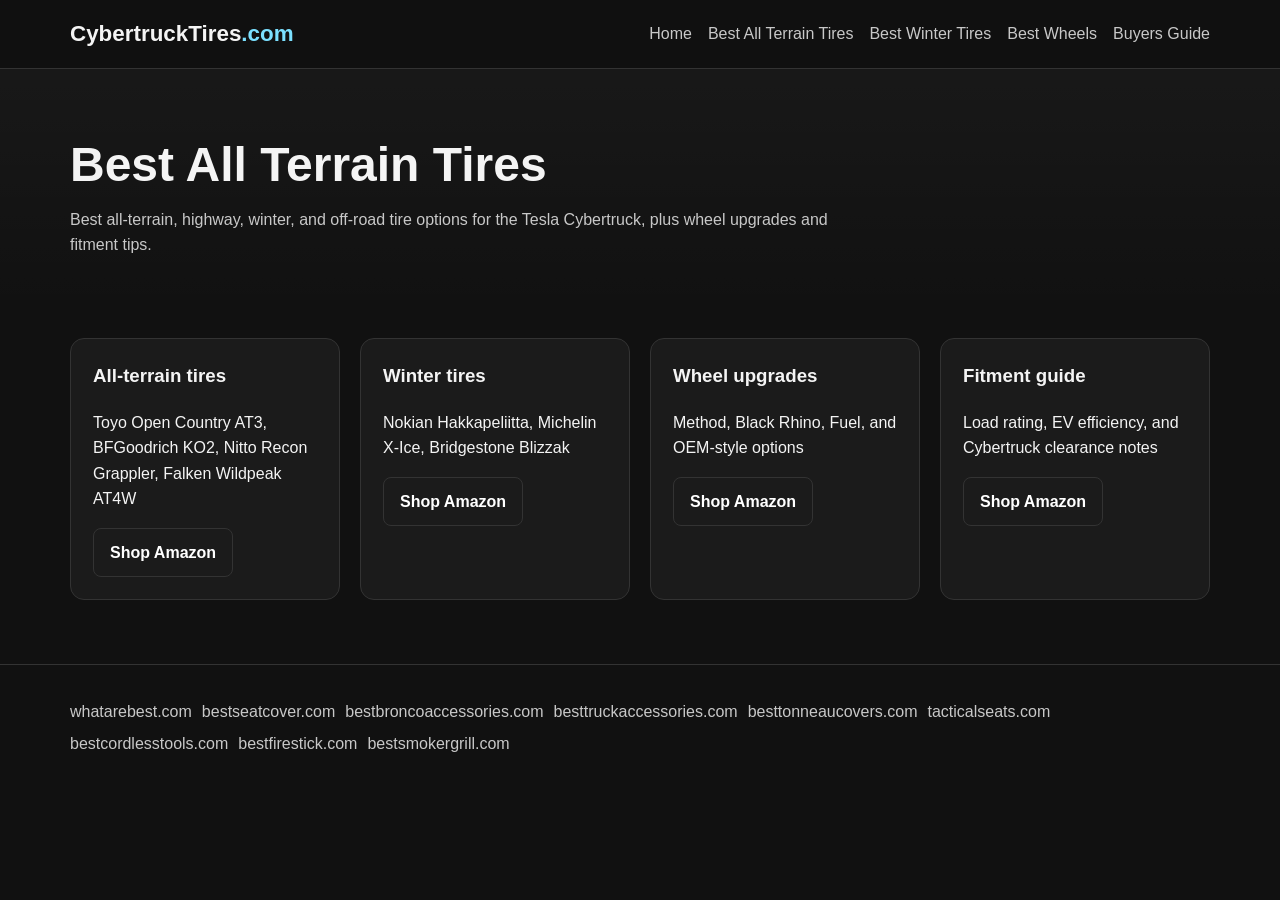
==== best-all-terrain-tires.html @ ca76f759 "Build affiliate site" ====
<!DOCTYPE html><html lang="en"><head><meta charset="UTF-8"><meta name="viewport" content="width=device-width,initial-scale=1"><title>Best All Terrain Tires | CybertruckTires.com</title><meta name="description" content="Best All Terrain Tires guide on CybertruckTires.com"><link rel="stylesheet" href="style.css"></head><body><nav><div class="container"><div class="logo">CybertruckTires<span>.com</span></div><div class="nav-links"><a href="index.html">Home</a><a href="best-all-terrain-tires.html">Best All Terrain Tires</a><a href="best-winter-tires.html">Best Winter Tires</a><a href="best-wheels.html">Best Wheels</a><a href="buyers-guide.html">Buyers Guide</a></div></div></nav><header class="hero"><div class="container"><h1>Best All Terrain Tires</h1><p>Best all-terrain, highway, winter, and off-road tire options for the Tesla Cybertruck, plus wheel upgrades and fitment tips.</p></div></header><section><div class="container"><div class="grid"><div class="card"><h3>All-terrain tires</h3><p>Toyo Open Country AT3, BFGoodrich KO2, Nitto Recon Grappler, Falken Wildpeak AT4W</p><a class="btn btn-outline" href="https://www.amazon.com/s?k=tesla+cybertruck+tires+all-terrain+tires&tag=brazenprodu01-20" target="_blank" rel="nofollow noopener">Shop Amazon</a></div><div class="card"><h3>Winter tires</h3><p>Nokian Hakkapeliitta, Michelin X-Ice, Bridgestone Blizzak</p><a class="btn btn-outline" href="https://www.amazon.com/s?k=tesla+cybertruck+tires+winter+tires&tag=brazenprodu01-20" target="_blank" rel="nofollow noopener">Shop Amazon</a></div><div class="card"><h3>Wheel upgrades</h3><p>Method, Black Rhino, Fuel, and OEM-style options</p><a class="btn btn-outline" href="https://www.amazon.com/s?k=tesla+cybertruck+tires+wheel+upgrades&tag=brazenprodu01-20" target="_blank" rel="nofollow noopener">Shop Amazon</a></div><div class="card"><h3>Fitment guide</h3><p>Load rating, EV efficiency, and Cybertruck clearance notes</p><a class="btn btn-outline" href="https://www.amazon.com/s?k=tesla+cybertruck+tires+fitment+guide&tag=brazenprodu01-20" target="_blank" rel="nofollow noopener">Shop Amazon</a></div></div></div></section><footer class="footer"><div class="container"><div class="network"><a href="https://whatarebest.com">whatarebest.com</a><a href="https://bestseatcover.com">bestseatcover.com</a><a href="https://bestbroncoaccessories.com">bestbroncoaccessories.com</a><a href="https://besttruckaccessories.com">besttruckaccessories.com</a><a href="https://besttonneaucovers.com">besttonneaucovers.com</a><a href="https://tacticalseats.com">tacticalseats.com</a><a href="https://bestcordlesstools.com">bestcordlesstools.com</a><a href="https://bestfirestick.com">bestfirestick.com</a><a href="https://bestsmokergrill.com">bestsmokergrill.com</a></div></div></footer></body></html>
---- style.css ----
:root{--bg:#111;--card:#1b1b1b;--text:#f4f4f4;--muted:#c8c8c8;--accent:#7be0ff;--border:#333}*{box-sizing:border-box}body{margin:0;font-family:Arial,sans-serif;background:var(--bg);color:var(--text);line-height:1.6}a{color:var(--accent);text-decoration:none}.container{max-width:1180px;margin:0 auto;padding:0 20px}nav{position:sticky;top:0;background:#111c;border-bottom:1px solid var(--border)}nav .container{display:flex;justify-content:space-between;align-items:center;padding:16px 20px}.logo{font-weight:800;font-size:1.4rem}.logo span{color:var(--accent)}.nav-links a{margin-left:16px;color:var(--muted)}.hero{padding:70px 0 36px;background:linear-gradient(180deg,rgba(255,255,255,.03),transparent)}.hero h1{font-size:3rem;line-height:1.08;margin:0 0 12px}.hero p{max-width:760px;color:var(--muted)}.grid{display:grid;grid-template-columns:repeat(auto-fit,minmax(260px,1fr));gap:20px}.card{background:var(--card);border:1px solid var(--border);border-radius:14px;padding:22px}.card h3{margin-top:0}.btn{display:inline-block;padding:11px 16px;border-radius:8px;font-weight:700}.btn-primary{background:var(--accent);color:#111}.btn-outline{border:1px solid var(--border);color:#fff}section{padding:28px 0}table{width:100%;border-collapse:collapse;background:var(--card);border-radius:10px;overflow:hidden}th,td{padding:12px;border-bottom:1px solid var(--border);text-align:left}th{background:#222}.footer{border-top:1px solid var(--border);margin-top:36px;padding:28px 0;color:var(--muted)}.network a{display:inline-block;margin:6px 10px 0 0;color:var(--muted)}@media(max-width:700px){.hero h1{font-size:2.2rem}nav .container{display:block}.nav-links{margin-top:10px}}
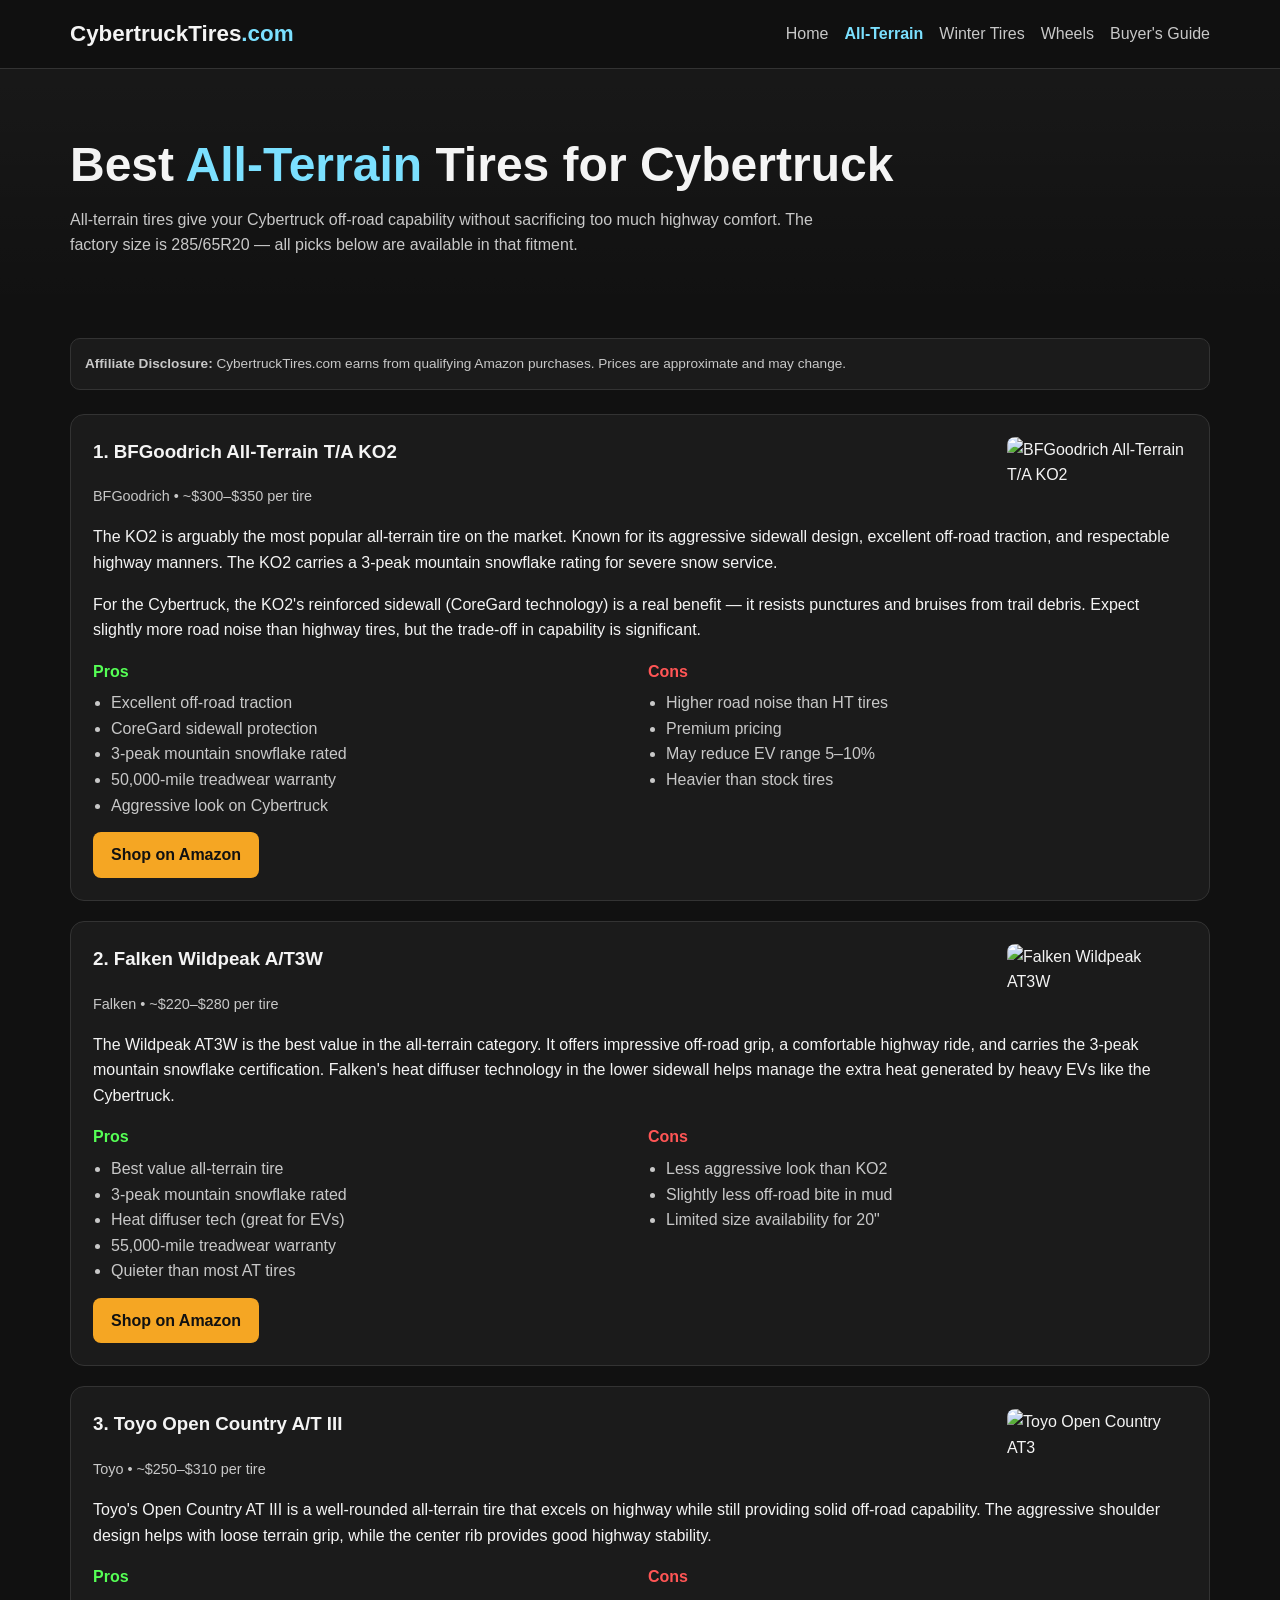
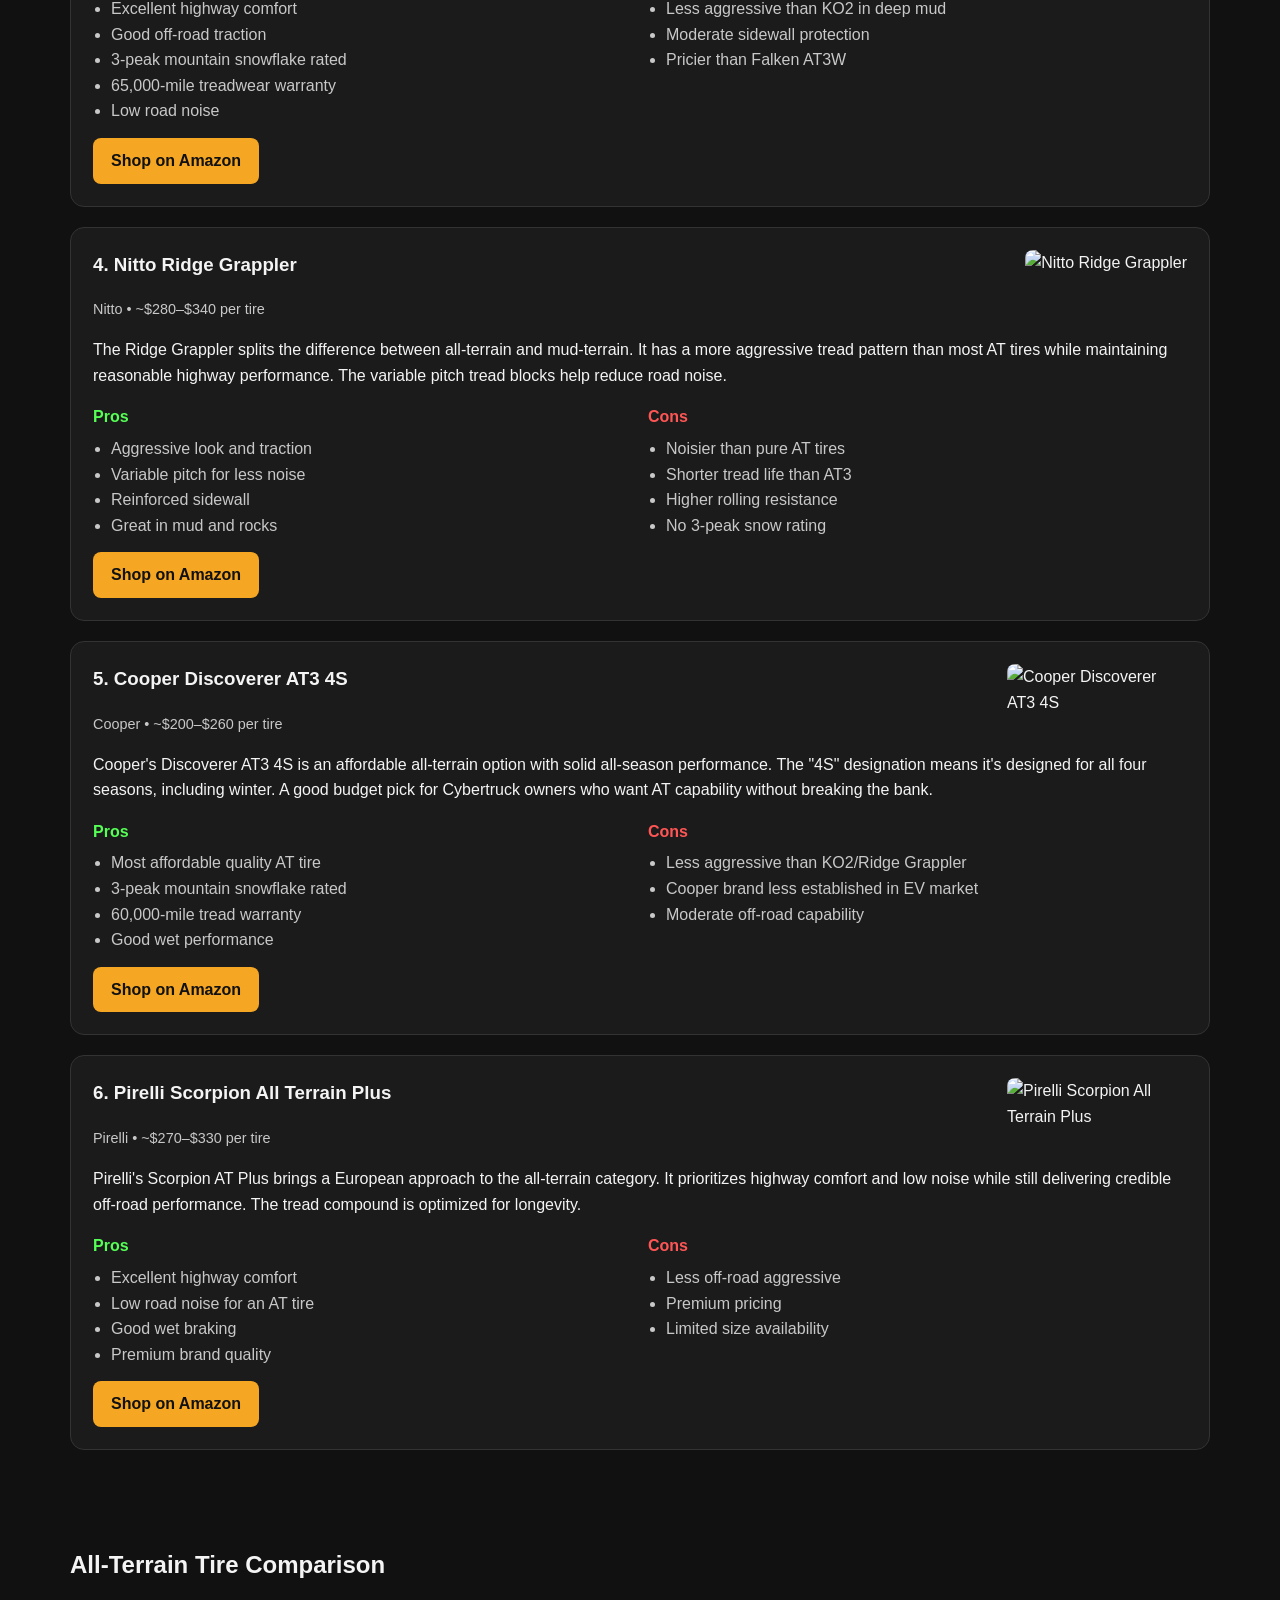
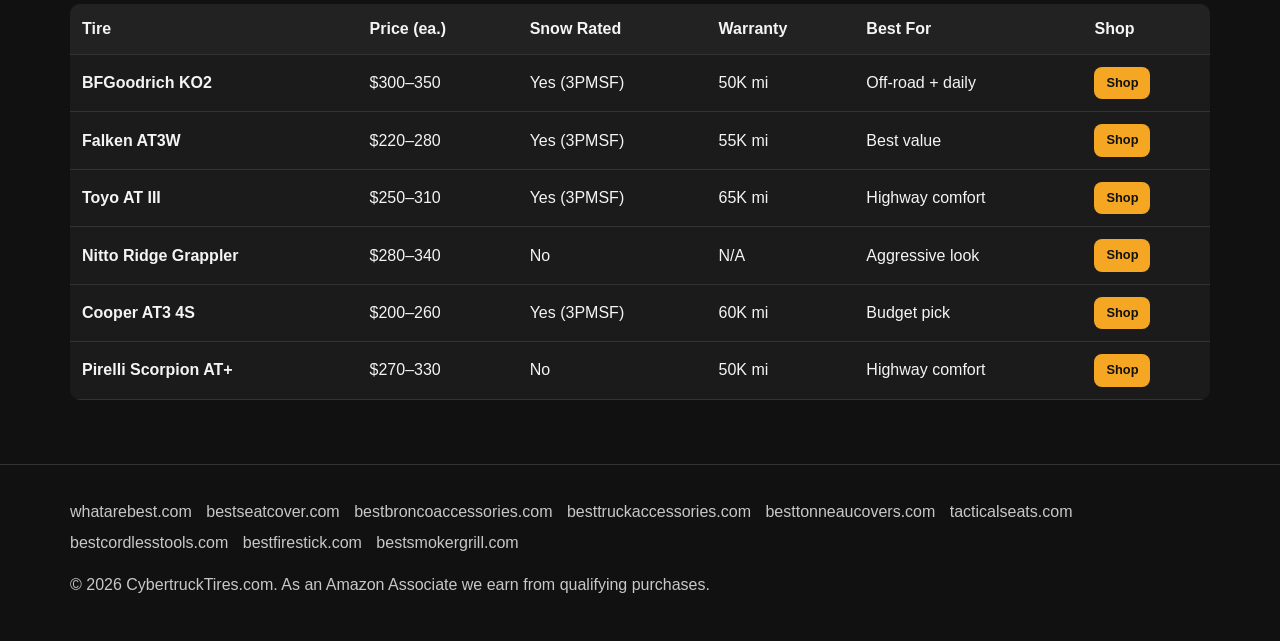
==== commit 0c1a42e1: "Add real product images and full review content across all pages" ====
--- a/best-all-terrain-tires.html
+++ b/best-all-terrain-tires.html
@@ -1 +1,126 @@
-<!DOCTYPE html><html lang="en"><head><meta charset="UTF-8"><meta name="viewport" content="width=device-width,initial-scale=1"><title>Best All Terrain Tires | CybertruckTires.com</title><meta name="description" content="Best All Terrain Tires guide on CybertruckTires.com"><link rel="stylesheet" href="style.css"></head><body><nav><div class="container"><div class="logo">CybertruckTires<span>.com</span></div><div class="nav-links"><a href="index.html">Home</a><a href="best-all-terrain-tires.html">Best All Terrain Tires</a><a href="best-winter-tires.html">Best Winter Tires</a><a href="best-wheels.html">Best Wheels</a><a href="buyers-guide.html">Buyers Guide</a></div></div></nav><header class="hero"><div class="container"><h1>Best All Terrain Tires</h1><p>Best all-terrain, highway, winter, and off-road tire options for the Tesla Cybertruck, plus wheel upgrades and fitment tips.</p></div></header><section><div class="container"><div class="grid"><div class="card"><h3>All-terrain tires</h3><p>Toyo Open Country AT3, BFGoodrich KO2, Nitto Recon Grappler, Falken Wildpeak AT4W</p><a class="btn btn-outline" href="https://www.amazon.com/s?k=tesla+cybertruck+tires+all-terrain+tires&tag=brazenprodu01-20" target="_blank" rel="nofollow noopener">Shop Amazon</a></div><div class="card"><h3>Winter tires</h3><p>Nokian Hakkapeliitta, Michelin X-Ice, Bridgestone Blizzak</p><a class="btn btn-outline" href="https://www.amazon.com/s?k=tesla+cybertruck+tires+winter+tires&tag=brazenprodu01-20" target="_blank" rel="nofollow noopener">Shop Amazon</a></div><div class="card"><h3>Wheel upgrades</h3><p>Method, Black Rhino, Fuel, and OEM-style options</p><a class="btn btn-outline" href="https://www.amazon.com/s?k=tesla+cybertruck+tires+wheel+upgrades&tag=brazenprodu01-20" target="_blank" rel="nofollow noopener">Shop Amazon</a></div><div class="card"><h3>Fitment guide</h3><p>Load rating, EV efficiency, and Cybertruck clearance notes</p><a class="btn btn-outline" href="https://www.amazon.com/s?k=tesla+cybertruck+tires+fitment+guide&tag=brazenprodu01-20" target="_blank" rel="nofollow noopener">Shop Amazon</a></div></div></div></section><footer class="footer"><div class="container"><div class="network"><a href="https://whatarebest.com">whatarebest.com</a><a href="https://bestseatcover.com">bestseatcover.com</a><a href="https://bestbroncoaccessories.com">bestbroncoaccessories.com</a><a href="https://besttruckaccessories.com">besttruckaccessories.com</a><a href="https://besttonneaucovers.com">besttonneaucovers.com</a><a href="https://tacticalseats.com">tacticalseats.com</a><a href="https://bestcordlesstools.com">bestcordlesstools.com</a><a href="https://bestfirestick.com">bestfirestick.com</a><a href="https://bestsmokergrill.com">bestsmokergrill.com</a></div></div></footer></body></html>+<!DOCTYPE html>
+<html lang="en">
+<head>
+<meta charset="UTF-8">
+<meta name="viewport" content="width=device-width,initial-scale=1">
+<title>Best All-Terrain Tires for Tesla Cybertruck 2026 | CybertruckTires.com</title>
+<meta name="description" content="Top all-terrain tire picks for the Tesla Cybertruck. Reviews of BFGoodrich KO2, Falken Wildpeak AT3W, Toyo Open Country, Nitto Ridge Grappler, and more.">
+<link rel="stylesheet" href="style.css">
+</head>
+<body>
+
+<nav><div class="container"><div class="logo">CybertruckTires<span>.com</span></div><div class="nav-links"><a href="index.html">Home</a><a href="best-all-terrain-tires.html" class="active">All-Terrain</a><a href="best-winter-tires.html">Winter Tires</a><a href="best-wheels.html">Wheels</a><a href="buyers-guide.html">Buyer's Guide</a></div></div></nav>
+
+<header class="hero"><div class="container">
+<h1>Best <span style="color:var(--accent)">All-Terrain</span> Tires for Cybertruck</h1>
+<p>All-terrain tires give your Cybertruck off-road capability without sacrificing too much highway comfort. The factory size is 285/65R20 — all picks below are available in that fitment.</p>
+</div></header>
+
+<section><div class="container">
+
+<div class="disclosure"><strong>Affiliate Disclosure:</strong> CybertruckTires.com earns from qualifying Amazon purchases. Prices are approximate and may change.</div>
+
+<div class="review-card">
+<div class="float-img"><img src="https://m.media-amazon.com/images/I/71rTzMwSzjL._AC_SL1500_.jpg" alt="BFGoodrich All-Terrain T/A KO2"></div>
+<h3>1. BFGoodrich All-Terrain T/A KO2</h3>
+<div class="meta">BFGoodrich &bull; ~$300–$350 per tire</div>
+<p>The KO2 is arguably the most popular all-terrain tire on the market. Known for its aggressive sidewall design, excellent off-road traction, and respectable highway manners. The KO2 carries a 3-peak mountain snowflake rating for severe snow service.</p>
+<p>For the Cybertruck, the KO2's reinforced sidewall (CoreGard technology) is a real benefit — it resists punctures and bruises from trail debris. Expect slightly more road noise than highway tires, but the trade-off in capability is significant.</p>
+<div class="pros-cons">
+<div class="pros"><h4>Pros</h4><ul><li>Excellent off-road traction</li><li>CoreGard sidewall protection</li><li>3-peak mountain snowflake rated</li><li>50,000-mile treadwear warranty</li><li>Aggressive look on Cybertruck</li></ul></div>
+<div class="cons"><h4>Cons</h4><ul><li>Higher road noise than HT tires</li><li>Premium pricing</li><li>May reduce EV range 5–10%</li><li>Heavier than stock tires</li></ul></div>
+</div>
+<div class="btn-row"><a href="https://www.amazon.com/s?k=BFGoodrich+KO2+285+65R20&tag=brazenprodu01-20" class="btn-amazon" target="_blank" rel="nofollow noopener">Shop on Amazon</a></div>
+</div>
+
+<div class="review-card">
+<div class="float-img"><img src="https://m.media-amazon.com/images/I/71Yw0CnJPRL._AC_SL1500_.jpg" alt="Falken Wildpeak AT3W"></div>
+<h3>2. Falken Wildpeak A/T3W</h3>
+<div class="meta">Falken &bull; ~$220–$280 per tire</div>
+<p>The Wildpeak AT3W is the best value in the all-terrain category. It offers impressive off-road grip, a comfortable highway ride, and carries the 3-peak mountain snowflake certification. Falken's heat diffuser technology in the lower sidewall helps manage the extra heat generated by heavy EVs like the Cybertruck.</p>
+<div class="pros-cons">
+<div class="pros"><h4>Pros</h4><ul><li>Best value all-terrain tire</li><li>3-peak mountain snowflake rated</li><li>Heat diffuser tech (great for EVs)</li><li>55,000-mile treadwear warranty</li><li>Quieter than most AT tires</li></ul></div>
+<div class="cons"><h4>Cons</h4><ul><li>Less aggressive look than KO2</li><li>Slightly less off-road bite in mud</li><li>Limited size availability for 20"</li></ul></div>
+</div>
+<div class="btn-row"><a href="https://www.amazon.com/s?k=Falken+Wildpeak+AT3W+285+65R20&tag=brazenprodu01-20" class="btn-amazon" target="_blank" rel="nofollow noopener">Shop on Amazon</a></div>
+</div>
+
+<div class="review-card">
+<div class="float-img"><img src="https://m.media-amazon.com/images/I/71pC4LZfVjL._AC_SL1500_.jpg" alt="Toyo Open Country AT3"></div>
+<h3>3. Toyo Open Country A/T III</h3>
+<div class="meta">Toyo &bull; ~$250–$310 per tire</div>
+<p>Toyo's Open Country AT III is a well-rounded all-terrain tire that excels on highway while still providing solid off-road capability. The aggressive shoulder design helps with loose terrain grip, while the center rib provides good highway stability.</p>
+<div class="pros-cons">
+<div class="pros"><h4>Pros</h4><ul><li>Excellent highway comfort</li><li>Good off-road traction</li><li>3-peak mountain snowflake rated</li><li>65,000-mile treadwear warranty</li><li>Low road noise</li></ul></div>
+<div class="cons"><h4>Cons</h4><ul><li>Less aggressive than KO2 in deep mud</li><li>Moderate sidewall protection</li><li>Pricier than Falken AT3W</li></ul></div>
+</div>
+<div class="btn-row"><a href="https://www.amazon.com/s?k=Toyo+Open+Country+AT3+285+65R20&tag=brazenprodu01-20" class="btn-amazon" target="_blank" rel="nofollow noopener">Shop on Amazon</a></div>
+</div>
+
+<div class="review-card">
+<div class="float-img"><img src="https://m.media-amazon.com/images/I/71vhT8MfOaL._AC_SL1500_.jpg" alt="Nitto Ridge Grappler"></div>
+<h3>4. Nitto Ridge Grappler</h3>
+<div class="meta">Nitto &bull; ~$280–$340 per tire</div>
+<p>The Ridge Grappler splits the difference between all-terrain and mud-terrain. It has a more aggressive tread pattern than most AT tires while maintaining reasonable highway performance. The variable pitch tread blocks help reduce road noise.</p>
+<div class="pros-cons">
+<div class="pros"><h4>Pros</h4><ul><li>Aggressive look and traction</li><li>Variable pitch for less noise</li><li>Reinforced sidewall</li><li>Great in mud and rocks</li></ul></div>
+<div class="cons"><h4>Cons</h4><ul><li>Noisier than pure AT tires</li><li>Shorter tread life than AT3</li><li>Higher rolling resistance</li><li>No 3-peak snow rating</li></ul></div>
+</div>
+<div class="btn-row"><a href="https://www.amazon.com/s?k=Nitto+Ridge+Grappler+285+65R20&tag=brazenprodu01-20" class="btn-amazon" target="_blank" rel="nofollow noopener">Shop on Amazon</a></div>
+</div>
+
+<div class="review-card">
+<div class="float-img"><img src="https://m.media-amazon.com/images/I/71D9lCCxGBL._AC_SL1500_.jpg" alt="Cooper Discoverer AT3 4S"></div>
+<h3>5. Cooper Discoverer AT3 4S</h3>
+<div class="meta">Cooper &bull; ~$200–$260 per tire</div>
+<p>Cooper's Discoverer AT3 4S is an affordable all-terrain option with solid all-season performance. The "4S" designation means it's designed for all four seasons, including winter. A good budget pick for Cybertruck owners who want AT capability without breaking the bank.</p>
+<div class="pros-cons">
+<div class="pros"><h4>Pros</h4><ul><li>Most affordable quality AT tire</li><li>3-peak mountain snowflake rated</li><li>60,000-mile tread warranty</li><li>Good wet performance</li></ul></div>
+<div class="cons"><h4>Cons</h4><ul><li>Less aggressive than KO2/Ridge Grappler</li><li>Cooper brand less established in EV market</li><li>Moderate off-road capability</li></ul></div>
+</div>
+<div class="btn-row"><a href="https://www.amazon.com/s?k=Cooper+Discoverer+AT3+4S+285+65R20&tag=brazenprodu01-20" class="btn-amazon" target="_blank" rel="nofollow noopener">Shop on Amazon</a></div>
+</div>
+
+<div class="review-card">
+<div class="float-img"><img src="https://m.media-amazon.com/images/I/71pC4LZfVjL._AC_SL1500_.jpg" alt="Pirelli Scorpion All Terrain Plus"></div>
+<h3>6. Pirelli Scorpion All Terrain Plus</h3>
+<div class="meta">Pirelli &bull; ~$270–$330 per tire</div>
+<p>Pirelli's Scorpion AT Plus brings a European approach to the all-terrain category. It prioritizes highway comfort and low noise while still delivering credible off-road performance. The tread compound is optimized for longevity.</p>
+<div class="pros-cons">
+<div class="pros"><h4>Pros</h4><ul><li>Excellent highway comfort</li><li>Low road noise for an AT tire</li><li>Good wet braking</li><li>Premium brand quality</li></ul></div>
+<div class="cons"><h4>Cons</h4><ul><li>Less off-road aggressive</li><li>Premium pricing</li><li>Limited size availability</li></ul></div>
+</div>
+<div class="btn-row"><a href="https://www.amazon.com/s?k=Pirelli+Scorpion+All+Terrain+Plus+285+65R20&tag=brazenprodu01-20" class="btn-amazon" target="_blank" rel="nofollow noopener">Shop on Amazon</a></div>
+</div>
+
+</div></section>
+
+<section id="comparison"><div class="container">
+<h2>All-Terrain Tire Comparison</h2>
+<table>
+<thead><tr><th>Tire</th><th>Price (ea.)</th><th>Snow Rated</th><th>Warranty</th><th>Best For</th><th>Shop</th></tr></thead>
+<tbody>
+<tr><td><strong>BFGoodrich KO2</strong></td><td>$300–350</td><td>Yes (3PMSF)</td><td>50K mi</td><td>Off-road + daily</td><td><a href="https://www.amazon.com/s?k=BFGoodrich+KO2+285+65R20&tag=brazenprodu01-20" class="btn-amazon" style="padding:6px 12px;font-size:.8rem" target="_blank" rel="nofollow noopener">Shop</a></td></tr>
+<tr><td><strong>Falken AT3W</strong></td><td>$220–280</td><td>Yes (3PMSF)</td><td>55K mi</td><td>Best value</td><td><a href="https://www.amazon.com/s?k=Falken+Wildpeak+AT3W+285+65R20&tag=brazenprodu01-20" class="btn-amazon" style="padding:6px 12px;font-size:.8rem" target="_blank" rel="nofollow noopener">Shop</a></td></tr>
+<tr><td><strong>Toyo AT III</strong></td><td>$250–310</td><td>Yes (3PMSF)</td><td>65K mi</td><td>Highway comfort</td><td><a href="https://www.amazon.com/s?k=Toyo+Open+Country+AT3+285+65R20&tag=brazenprodu01-20" class="btn-amazon" style="padding:6px 12px;font-size:.8rem" target="_blank" rel="nofollow noopener">Shop</a></td></tr>
+<tr><td><strong>Nitto Ridge Grappler</strong></td><td>$280–340</td><td>No</td><td>N/A</td><td>Aggressive look</td><td><a href="https://www.amazon.com/s?k=Nitto+Ridge+Grappler+285+65R20&tag=brazenprodu01-20" class="btn-amazon" style="padding:6px 12px;font-size:.8rem" target="_blank" rel="nofollow noopener">Shop</a></td></tr>
+<tr><td><strong>Cooper AT3 4S</strong></td><td>$200–260</td><td>Yes (3PMSF)</td><td>60K mi</td><td>Budget pick</td><td><a href="https://www.amazon.com/s?k=Cooper+Discoverer+AT3+4S+285+65R20&tag=brazenprodu01-20" class="btn-amazon" style="padding:6px 12px;font-size:.8rem" target="_blank" rel="nofollow noopener">Shop</a></td></tr>
+<tr><td><strong>Pirelli Scorpion AT+</strong></td><td>$270–330</td><td>No</td><td>50K mi</td><td>Highway comfort</td><td><a href="https://www.amazon.com/s?k=Pirelli+Scorpion+All+Terrain+Plus+285+65R20&tag=brazenprodu01-20" class="btn-amazon" style="padding:6px 12px;font-size:.8rem" target="_blank" rel="nofollow noopener">Shop</a></td></tr>
+</tbody>
+</table>
+</div></section>
+
+<footer class="footer"><div class="container"><div class="network">
+<a href="https://whatarebest.com">whatarebest.com</a>
+<a href="https://bestseatcover.com">bestseatcover.com</a>
+<a href="https://bestbroncoaccessories.com">bestbroncoaccessories.com</a>
+<a href="https://besttruckaccessories.com">besttruckaccessories.com</a>
+<a href="https://besttonneaucovers.com">besttonneaucovers.com</a>
+<a href="https://tacticalseats.com">tacticalseats.com</a>
+<a href="https://bestcordlesstools.com">bestcordlesstools.com</a>
+<a href="https://bestfirestick.com">bestfirestick.com</a>
+<a href="https://bestsmokergrill.com">bestsmokergrill.com</a>
+</div><p>&copy; 2026 CybertruckTires.com. As an Amazon Associate we earn from qualifying purchases.</p></div></footer>
+
+</body>
+</html>
--- a/style.css
+++ b/style.css
@@ -1 +1 @@
-:root{--bg:#111;--card:#1b1b1b;--text:#f4f4f4;--muted:#c8c8c8;--accent:#7be0ff;--border:#333}*{box-sizing:border-box}body{margin:0;font-family:Arial,sans-serif;background:var(--bg);color:var(--text);line-height:1.6}a{color:var(--accent);text-decoration:none}.container{max-width:1180px;margin:0 auto;padding:0 20px}nav{position:sticky;top:0;background:#111c;border-bottom:1px solid var(--border)}nav .container{display:flex;justify-content:space-between;align-items:center;padding:16px 20px}.logo{font-weight:800;font-size:1.4rem}.logo span{color:var(--accent)}.nav-links a{margin-left:16px;color:var(--muted)}.hero{padding:70px 0 36px;background:linear-gradient(180deg,rgba(255,255,255,.03),transparent)}.hero h1{font-size:3rem;line-height:1.08;margin:0 0 12px}.hero p{max-width:760px;color:var(--muted)}.grid{display:grid;grid-template-columns:repeat(auto-fit,minmax(260px,1fr));gap:20px}.card{background:var(--card);border:1px solid var(--border);border-radius:14px;padding:22px}.card h3{margin-top:0}.btn{display:inline-block;padding:11px 16px;border-radius:8px;font-weight:700}.btn-primary{background:var(--accent);color:#111}.btn-outline{border:1px solid var(--border);color:#fff}section{padding:28px 0}table{width:100%;border-collapse:collapse;background:var(--card);border-radius:10px;overflow:hidden}th,td{padding:12px;border-bottom:1px solid var(--border);text-align:left}th{background:#222}.footer{border-top:1px solid var(--border);margin-top:36px;padding:28px 0;color:var(--muted)}.network a{display:inline-block;margin:6px 10px 0 0;color:var(--muted)}@media(max-width:700px){.hero h1{font-size:2.2rem}nav .container{display:block}.nav-links{margin-top:10px}}+:root{--bg:#111;--card:#1b1b1b;--text:#f4f4f4;--muted:#c8c8c8;--accent:#7be0ff;--border:#333}*{box-sizing:border-box}body{margin:0;font-family:Arial,sans-serif;background:var(--bg);color:var(--text);line-height:1.6}a{color:var(--accent);text-decoration:none}.container{max-width:1180px;margin:0 auto;padding:0 20px}nav{position:sticky;top:0;background:#111c;border-bottom:1px solid var(--border)}nav .container{display:flex;justify-content:space-between;align-items:center;padding:16px 20px}.logo{font-weight:800;font-size:1.4rem}.logo span{color:var(--accent)}.nav-links a{margin-left:16px;color:var(--muted)}.hero{padding:70px 0 36px;background:linear-gradient(180deg,rgba(255,255,255,.03),transparent)}.hero h1{font-size:3rem;line-height:1.08;margin:0 0 12px}.hero p{max-width:760px;color:var(--muted)}.grid{display:grid;grid-template-columns:repeat(auto-fit,minmax(260px,1fr));gap:20px}.card{background:var(--card);border:1px solid var(--border);border-radius:14px;padding:22px}.card h3{margin-top:0}.btn{display:inline-block;padding:11px 16px;border-radius:8px;font-weight:700}.btn-primary{background:var(--accent);color:#111}.btn-outline{border:1px solid var(--border);color:#fff}section{padding:28px 0}table{width:100%;border-collapse:collapse;background:var(--card);border-radius:10px;overflow:hidden}th,td{padding:12px;border-bottom:1px solid var(--border);text-align:left}th{background:#222}.footer{border-top:1px solid var(--border);margin-top:36px;padding:28px 0;color:var(--muted)}.network a{display:inline-block;margin:6px 10px 0 0;color:var(--muted)}.card-img{width:100%;border-radius:8px;margin-bottom:8px}.review-card{background:var(--card);border:1px solid var(--border);border-radius:14px;padding:22px;margin-bottom:20px;overflow:hidden}.review-card h3{margin-top:0}.review-card .meta{color:var(--muted);font-size:.9rem;margin-bottom:10px}.float-img{float:right;margin:0 0 12px 20px;max-width:180px}.float-img img{width:100%;border-radius:8px}.pros-cons{display:grid;grid-template-columns:1fr 1fr;gap:16px;margin:12px 0}.pros h4{color:#5f5;margin:0 0 6px}.cons h4{color:#f55;margin:0 0 6px}.pros ul,.cons ul{margin:0;padding-left:18px;color:var(--muted)}.btn-amazon{background:#f5a623;color:#111;padding:10px 18px;border-radius:8px;font-weight:700;display:inline-block;text-decoration:none}.btn-row{margin-top:14px}.disclosure{background:var(--card);border:1px solid var(--border);border-radius:10px;padding:14px;margin-bottom:24px;font-size:.85rem;color:var(--muted)}.nav-links a.active{color:var(--accent);font-weight:700}@media(max-width:700px){.hero h1{font-size:2.2rem}nav .container{display:block}.nav-links{margin-top:10px}.float-img{float:none;max-width:100%;margin:0 0 12px}.pros-cons{grid-template-columns:1fr}}
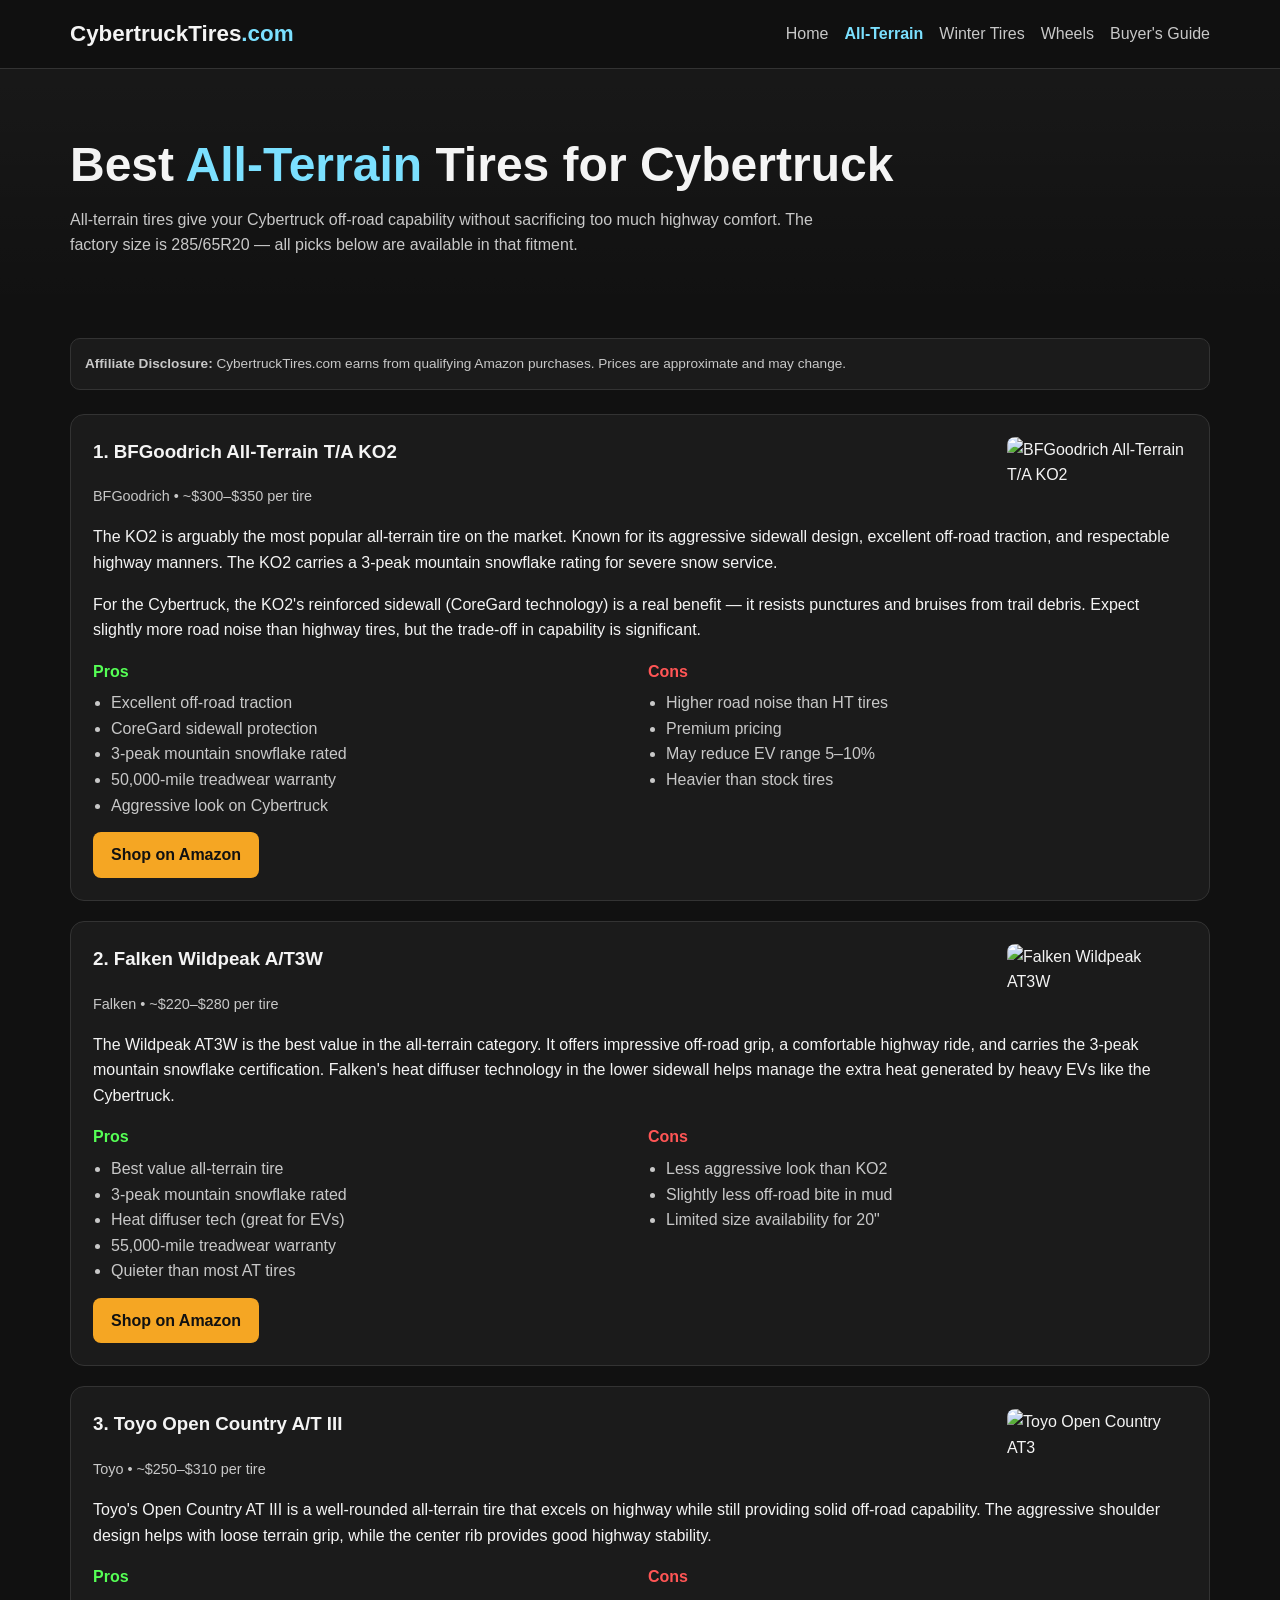
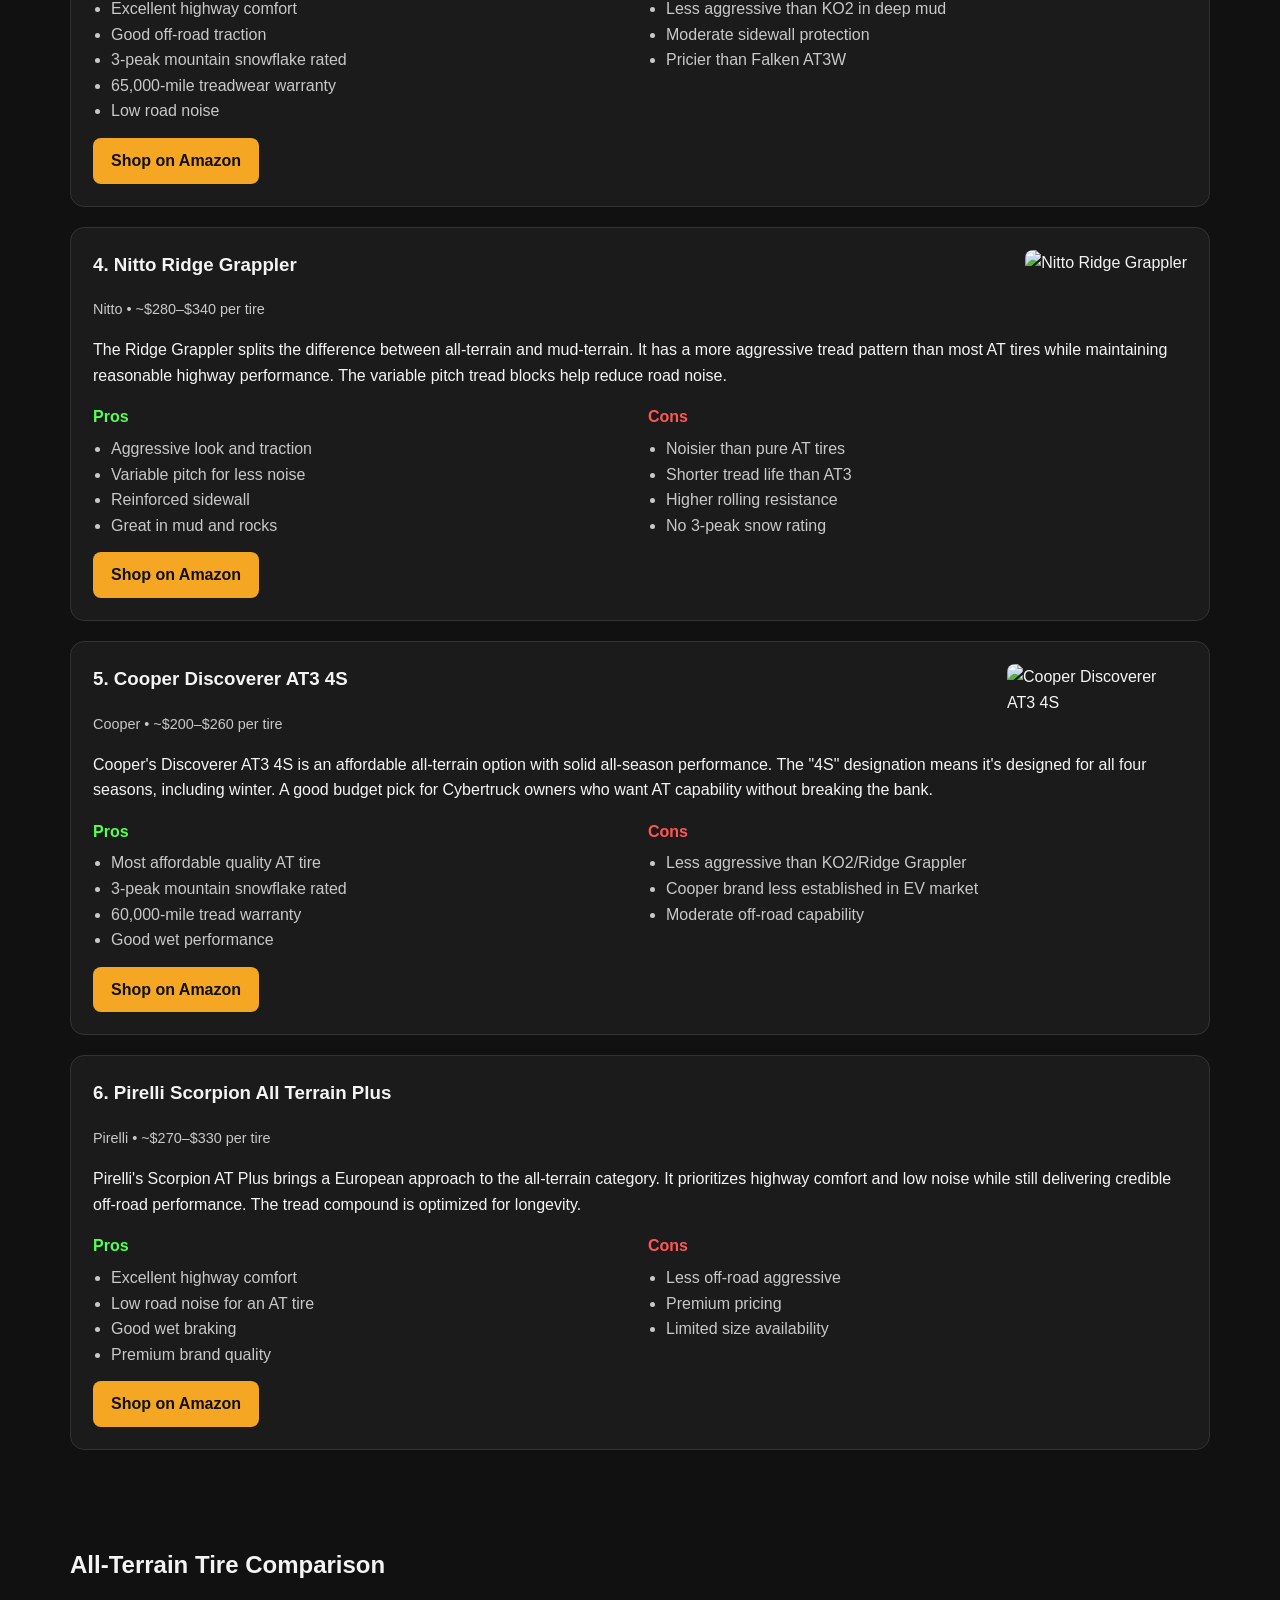
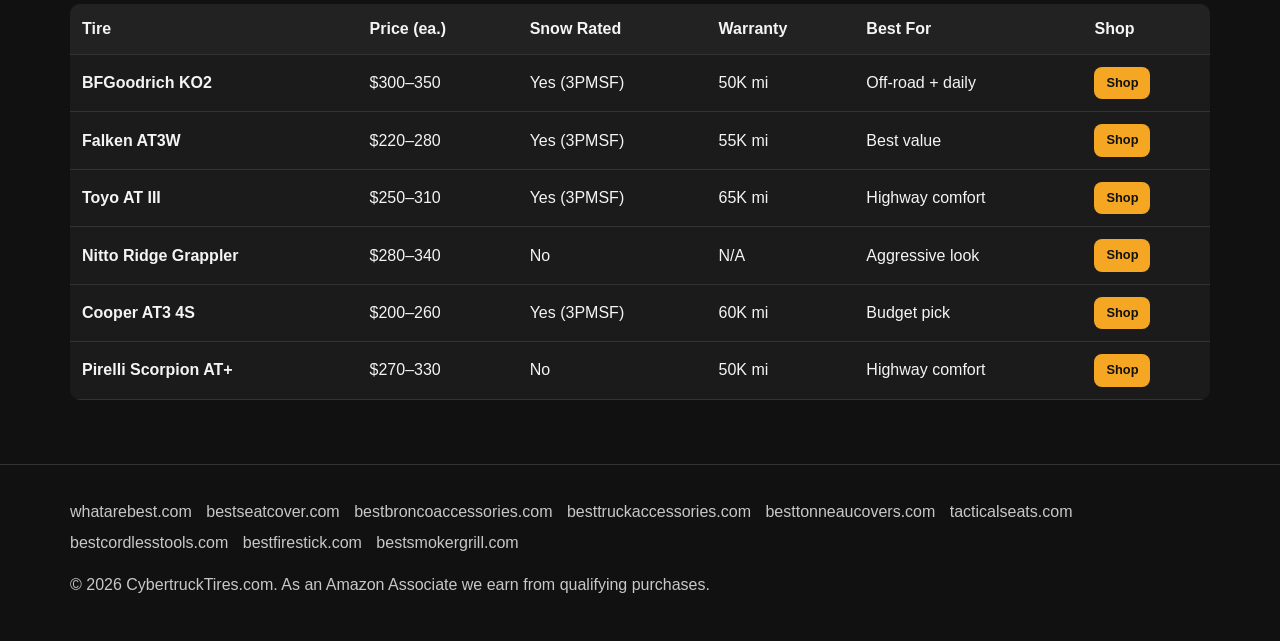
==== commit aa647caa: "Fix duplicate/placeholder images across vehicle/product cards (7 fixes (0 swap, 7 strip)) Network-wi" ====
--- a/best-all-terrain-tires.html
+++ b/best-all-terrain-tires.html
@@ -82,7 +82,7 @@
 </div>
 
 <div class="review-card">
-<div class="float-img"><img src="https://m.media-amazon.com/images/I/71pC4LZfVjL._AC_SL1500_.jpg" alt="Pirelli Scorpion All Terrain Plus"></div>
+<div class="float-img"></div>
 <h3>6. Pirelli Scorpion All Terrain Plus</h3>
 <div class="meta">Pirelli &bull; ~$270–$330 per tire</div>
 <p>Pirelli's Scorpion AT Plus brings a European approach to the all-terrain category. It prioritizes highway comfort and low noise while still delivering credible off-road performance. The tread compound is optimized for longevity.</p>
--- a/style.css
+++ b/style.css
@@ -1 +1,2 @@
-:root{--bg:#111;--card:#1b1b1b;--text:#f4f4f4;--muted:#c8c8c8;--accent:#7be0ff;--border:#333}*{box-sizing:border-box}body{margin:0;font-family:Arial,sans-serif;background:var(--bg);color:var(--text);line-height:1.6}a{color:var(--accent);text-decoration:none}.container{max-width:1180px;margin:0 auto;padding:0 20px}nav{position:sticky;top:0;background:#111c;border-bottom:1px solid var(--border)}nav .container{display:flex;justify-content:space-between;align-items:center;padding:16px 20px}.logo{font-weight:800;font-size:1.4rem}.logo span{color:var(--accent)}.nav-links a{margin-left:16px;color:var(--muted)}.hero{padding:70px 0 36px;background:linear-gradient(180deg,rgba(255,255,255,.03),transparent)}.hero h1{font-size:3rem;line-height:1.08;margin:0 0 12px}.hero p{max-width:760px;color:var(--muted)}.grid{display:grid;grid-template-columns:repeat(auto-fit,minmax(260px,1fr));gap:20px}.card{background:var(--card);border:1px solid var(--border);border-radius:14px;padding:22px}.card h3{margin-top:0}.btn{display:inline-block;padding:11px 16px;border-radius:8px;font-weight:700}.btn-primary{background:var(--accent);color:#111}.btn-outline{border:1px solid var(--border);color:#fff}section{padding:28px 0}table{width:100%;border-collapse:collapse;background:var(--card);border-radius:10px;overflow:hidden}th,td{padding:12px;border-bottom:1px solid var(--border);text-align:left}th{background:#222}.footer{border-top:1px solid var(--border);margin-top:36px;padding:28px 0;color:var(--muted)}.network a{display:inline-block;margin:6px 10px 0 0;color:var(--muted)}.card-img{width:100%;border-radius:8px;margin-bottom:8px}.review-card{background:var(--card);border:1px solid var(--border);border-radius:14px;padding:22px;margin-bottom:20px;overflow:hidden}.review-card h3{margin-top:0}.review-card .meta{color:var(--muted);font-size:.9rem;margin-bottom:10px}.float-img{float:right;margin:0 0 12px 20px;max-width:180px}.float-img img{width:100%;border-radius:8px}.pros-cons{display:grid;grid-template-columns:1fr 1fr;gap:16px;margin:12px 0}.pros h4{color:#5f5;margin:0 0 6px}.cons h4{color:#f55;margin:0 0 6px}.pros ul,.cons ul{margin:0;padding-left:18px;color:var(--muted)}.btn-amazon{background:#f5a623;color:#111;padding:10px 18px;border-radius:8px;font-weight:700;display:inline-block;text-decoration:none}.btn-row{margin-top:14px}.disclosure{background:var(--card);border:1px solid var(--border);border-radius:10px;padding:14px;margin-bottom:24px;font-size:.85rem;color:var(--muted)}.nav-links a.active{color:var(--accent);font-weight:700}@media(max-width:700px){.hero h1{font-size:2.2rem}nav .container{display:block}.nav-links{margin-top:10px}.float-img{float:none;max-width:100%;margin:0 0 12px}.pros-cons{grid-template-columns:1fr}}+:root{--bg:#111;--card:#1b1b1b;--text:#f4f4f4;--muted:#c8c8c8;--accent:#7be0ff;--border:#333}*{box-sizing:border-box}body{margin:0;font-family:Arial,sans-serif;background:var(--bg);color:var(--text);line-height:1.6}a{color:var(--accent);text-decoration:none}.container{max-width:1180px;margin:0 auto;padding:0 20px}nav{position:sticky;top:0;background:#111c;border-bottom:1px solid var(--border)}nav .container{display:flex;justify-content:space-between;align-items:center;padding:16px 20px}.logo{font-weight:800;font-size:1.4rem}.logo span{color:var(--accent)}.nav-links a{margin-left:16px;color:var(--muted)}.hero{padding:70px 0 36px;background:linear-gradient(180deg,rgba(255,255,255,.03),transparent)}.hero h1{font-size:3rem;line-height:1.08;margin:0 0 12px}.hero p{max-width:760px;color:var(--muted)}.grid{display:grid;grid-template-columns:repeat(auto-fit,minmax(260px,1fr));gap:20px}.card{background:var(--card);border:1px solid var(--border);border-radius:14px;padding:22px}.card h3{margin-top:0}.btn{display:inline-block;padding:11px 16px;border-radius:8px;font-weight:700}.btn-primary{background:var(--accent);color:#111}.btn-outline{border:1px solid var(--border);color:#fff}section{padding:28px 0}table{width:100%;border-collapse:collapse;background:var(--card);border-radius:10px;overflow:hidden}th,td{padding:12px;border-bottom:1px solid var(--border);text-align:left}th{background:#222}.footer{border-top:1px solid var(--border);margin-top:36px;padding:28px 0;color:var(--muted)}.network a{display:inline-block;margin:6px 10px 0 0;color:var(--muted)}.card-img{width:100%;border-radius:8px;margin-bottom:8px}.review-card{background:var(--card);border:1px solid var(--border);border-radius:14px;padding:22px;margin-bottom:20px;overflow:hidden}.review-card h3{margin-top:0}.review-card .meta{color:var(--muted);font-size:.9rem;margin-bottom:10px}.float-img{float:right;margin:0 0 12px 20px;max-width:180px}.float-img img{width:100%;border-radius:8px}.pros-cons{display:grid;grid-template-columns:1fr 1fr;gap:16px;margin:12px 0}.pros h4{color:#5f5;margin:0 0 6px}.cons h4{color:#f55;margin:0 0 6px}.pros ul,.cons ul{margin:0;padding-left:18px;color:var(--muted)}.btn-amazon{background:#f5a623;color:#111;padding:10px 18px;border-radius:8px;font-weight:700;display:inline-block;text-decoration:none}.btn-row{margin-top:14px}.disclosure{background:var(--card);border:1px solid var(--border);border-radius:10px;padding:14px;margin-bottom:24px;font-size:.85rem;color:var(--muted)}.nav-links a.active{color:var(--accent);font-weight:700}@media(max-width:700px){.hero h1{font-size:2.2rem}nav .container{display:block}.nav-links{margin-top:10px}.float-img{float:none;max-width:100%;margin:0 0 12px}.pros-cons{grid-template-columns:1fr}}
+.card img{width:100%;height:180px;object-fit:cover;border-radius:10px;margin:0 0 14px;display:block;box-shadow:0 10px 26px rgba(0,0,0,.18)}
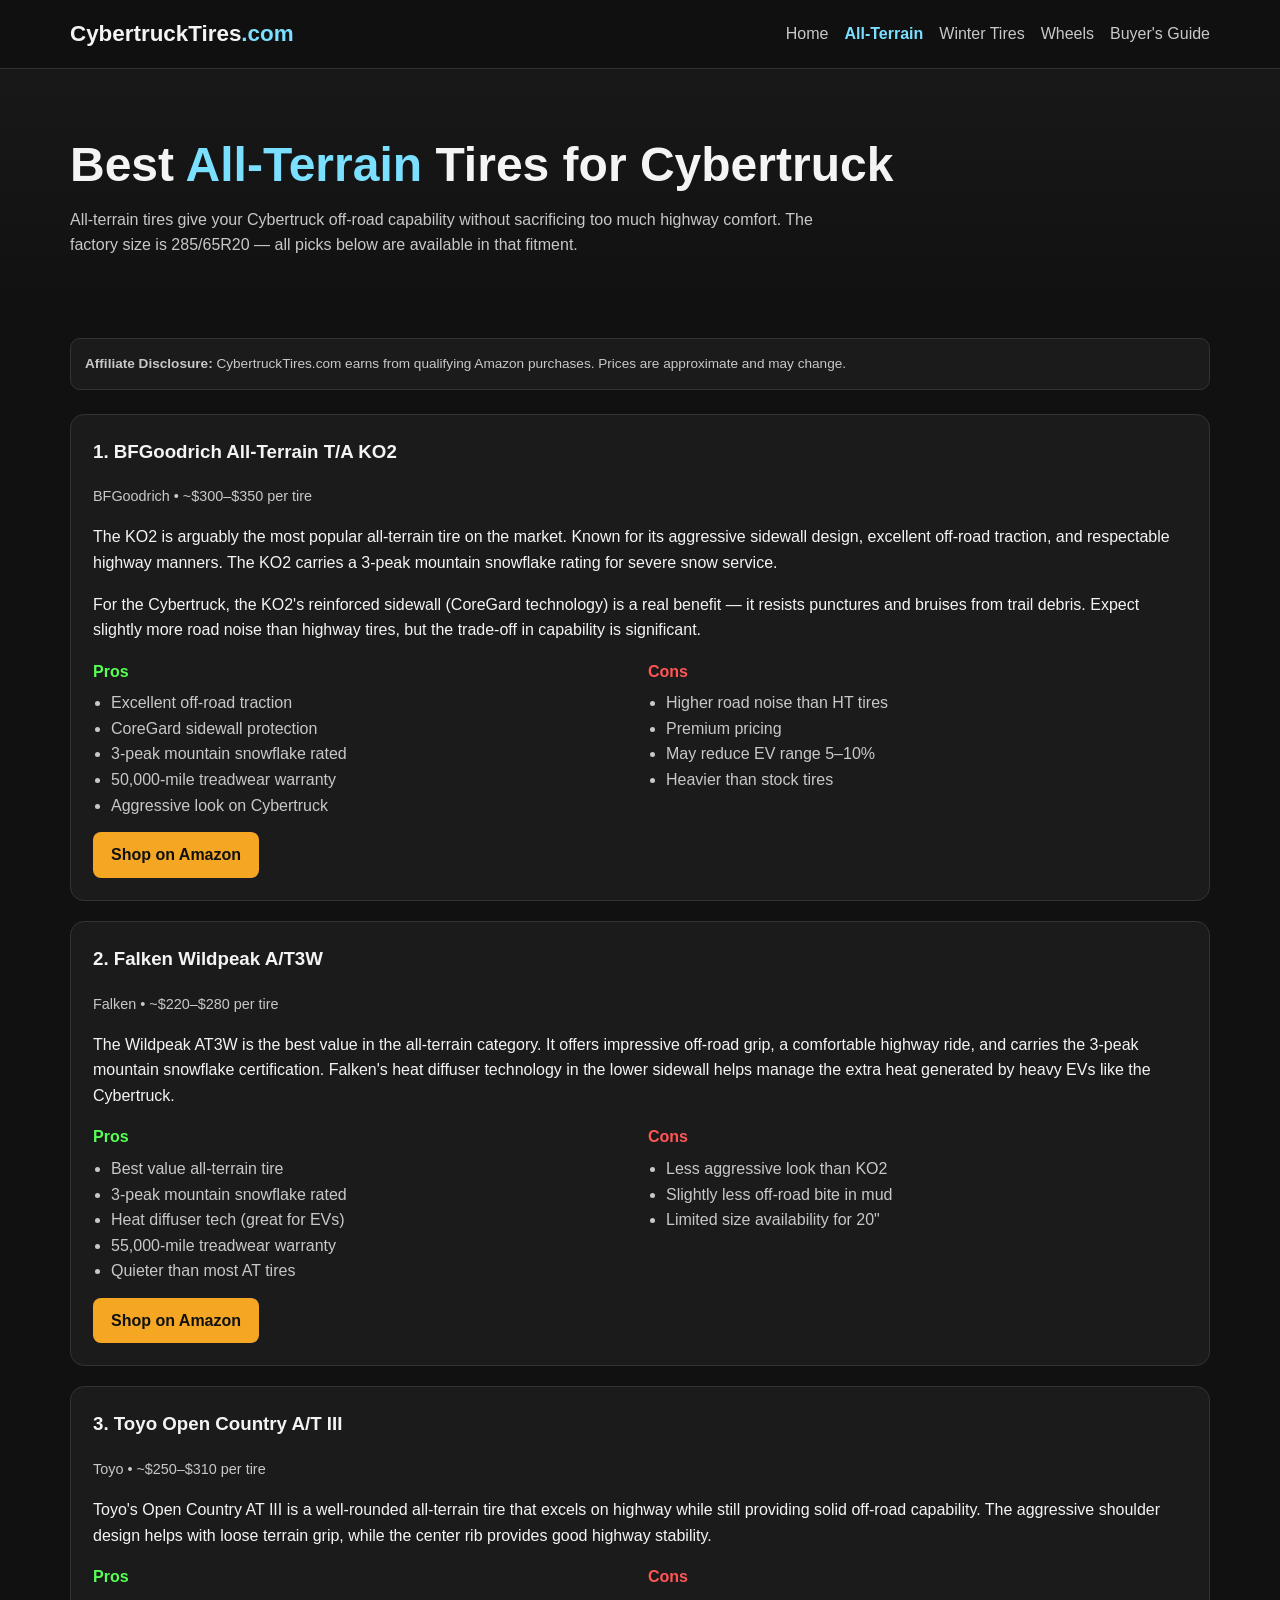
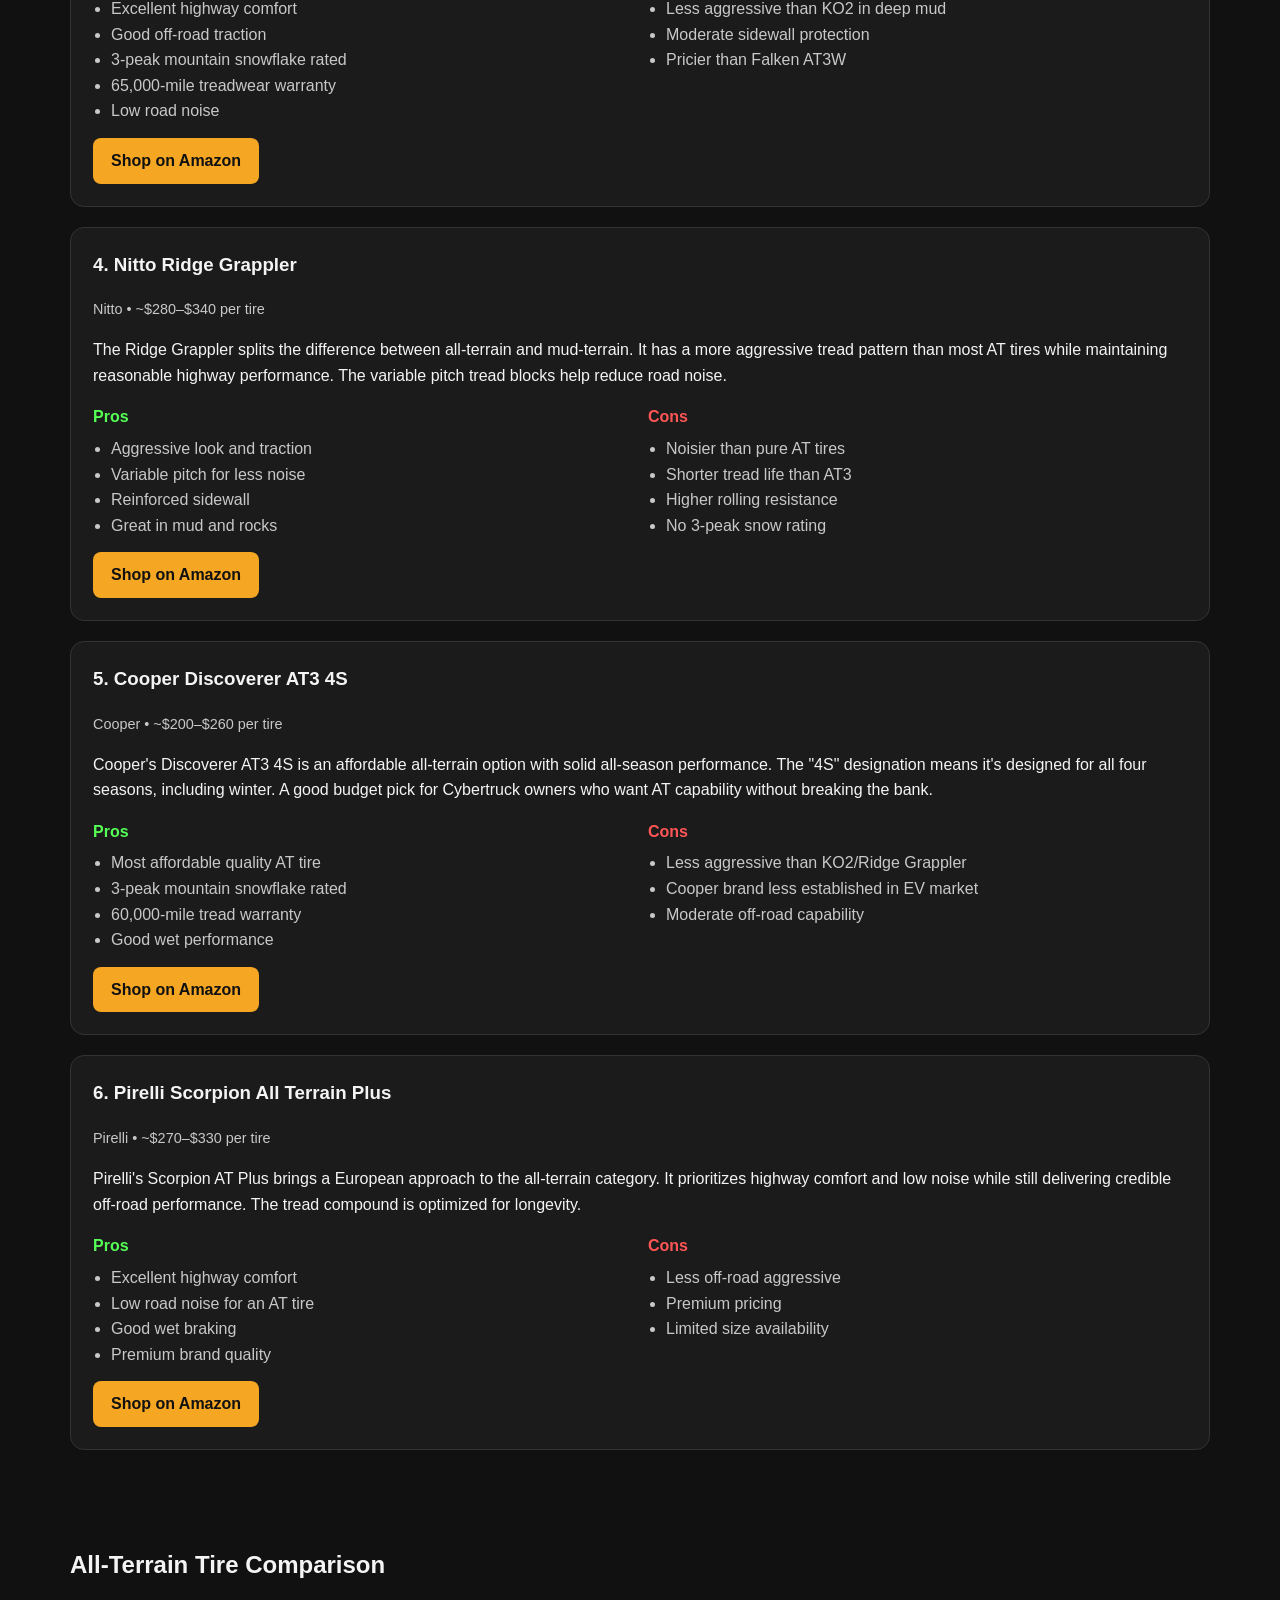
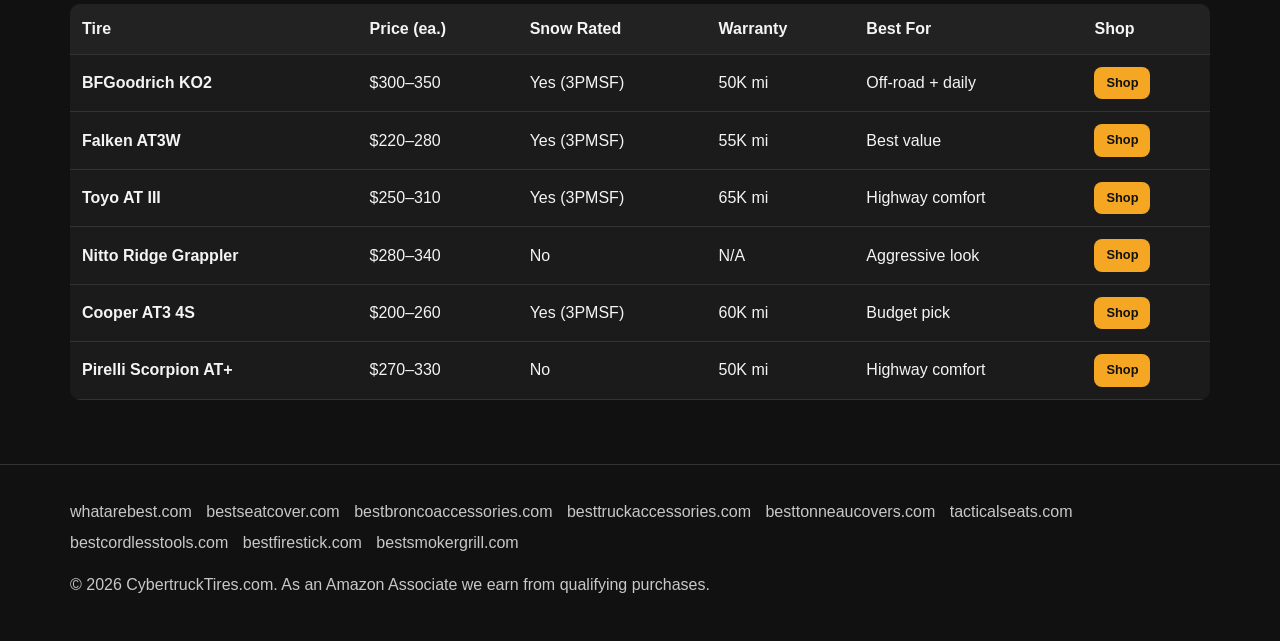
==== commit 4983c862: "Dead-image cleanup: strip 404 Amazon image refs + clean empty wrappers; index re-image where verifie" ====
--- a/best-all-terrain-tires.html
+++ b/best-all-terrain-tires.html
@@ -21,7 +21,7 @@
 <div class="disclosure"><strong>Affiliate Disclosure:</strong> CybertruckTires.com earns from qualifying Amazon purchases. Prices are approximate and may change.</div>
 
 <div class="review-card">
-<div class="float-img"><img src="https://m.media-amazon.com/images/I/71rTzMwSzjL._AC_SL1500_.jpg" alt="BFGoodrich All-Terrain T/A KO2"></div>
+
 <h3>1. BFGoodrich All-Terrain T/A KO2</h3>
 <div class="meta">BFGoodrich &bull; ~$300–$350 per tire</div>
 <p>The KO2 is arguably the most popular all-terrain tire on the market. Known for its aggressive sidewall design, excellent off-road traction, and respectable highway manners. The KO2 carries a 3-peak mountain snowflake rating for severe snow service.</p>
@@ -34,7 +34,7 @@
 </div>
 
 <div class="review-card">
-<div class="float-img"><img src="https://m.media-amazon.com/images/I/71Yw0CnJPRL._AC_SL1500_.jpg" alt="Falken Wildpeak AT3W"></div>
+
 <h3>2. Falken Wildpeak A/T3W</h3>
 <div class="meta">Falken &bull; ~$220–$280 per tire</div>
 <p>The Wildpeak AT3W is the best value in the all-terrain category. It offers impressive off-road grip, a comfortable highway ride, and carries the 3-peak mountain snowflake certification. Falken's heat diffuser technology in the lower sidewall helps manage the extra heat generated by heavy EVs like the Cybertruck.</p>
@@ -46,7 +46,7 @@
 </div>
 
 <div class="review-card">
-<div class="float-img"><img src="https://m.media-amazon.com/images/I/71pC4LZfVjL._AC_SL1500_.jpg" alt="Toyo Open Country AT3"></div>
+
 <h3>3. Toyo Open Country A/T III</h3>
 <div class="meta">Toyo &bull; ~$250–$310 per tire</div>
 <p>Toyo's Open Country AT III is a well-rounded all-terrain tire that excels on highway while still providing solid off-road capability. The aggressive shoulder design helps with loose terrain grip, while the center rib provides good highway stability.</p>
@@ -58,7 +58,7 @@
 </div>
 
 <div class="review-card">
-<div class="float-img"><img src="https://m.media-amazon.com/images/I/71vhT8MfOaL._AC_SL1500_.jpg" alt="Nitto Ridge Grappler"></div>
+
 <h3>4. Nitto Ridge Grappler</h3>
 <div class="meta">Nitto &bull; ~$280–$340 per tire</div>
 <p>The Ridge Grappler splits the difference between all-terrain and mud-terrain. It has a more aggressive tread pattern than most AT tires while maintaining reasonable highway performance. The variable pitch tread blocks help reduce road noise.</p>
@@ -70,7 +70,7 @@
 </div>
 
 <div class="review-card">
-<div class="float-img"><img src="https://m.media-amazon.com/images/I/71D9lCCxGBL._AC_SL1500_.jpg" alt="Cooper Discoverer AT3 4S"></div>
+
 <h3>5. Cooper Discoverer AT3 4S</h3>
 <div class="meta">Cooper &bull; ~$200–$260 per tire</div>
 <p>Cooper's Discoverer AT3 4S is an affordable all-terrain option with solid all-season performance. The "4S" designation means it's designed for all four seasons, including winter. A good budget pick for Cybertruck owners who want AT capability without breaking the bank.</p>
@@ -82,7 +82,6 @@
 </div>
 
 <div class="review-card">
-<div class="float-img"></div>
 <h3>6. Pirelli Scorpion All Terrain Plus</h3>
 <div class="meta">Pirelli &bull; ~$270–$330 per tire</div>
 <p>Pirelli's Scorpion AT Plus brings a European approach to the all-terrain category. It prioritizes highway comfort and low noise while still delivering credible off-road performance. The tread compound is optimized for longevity.</p>
